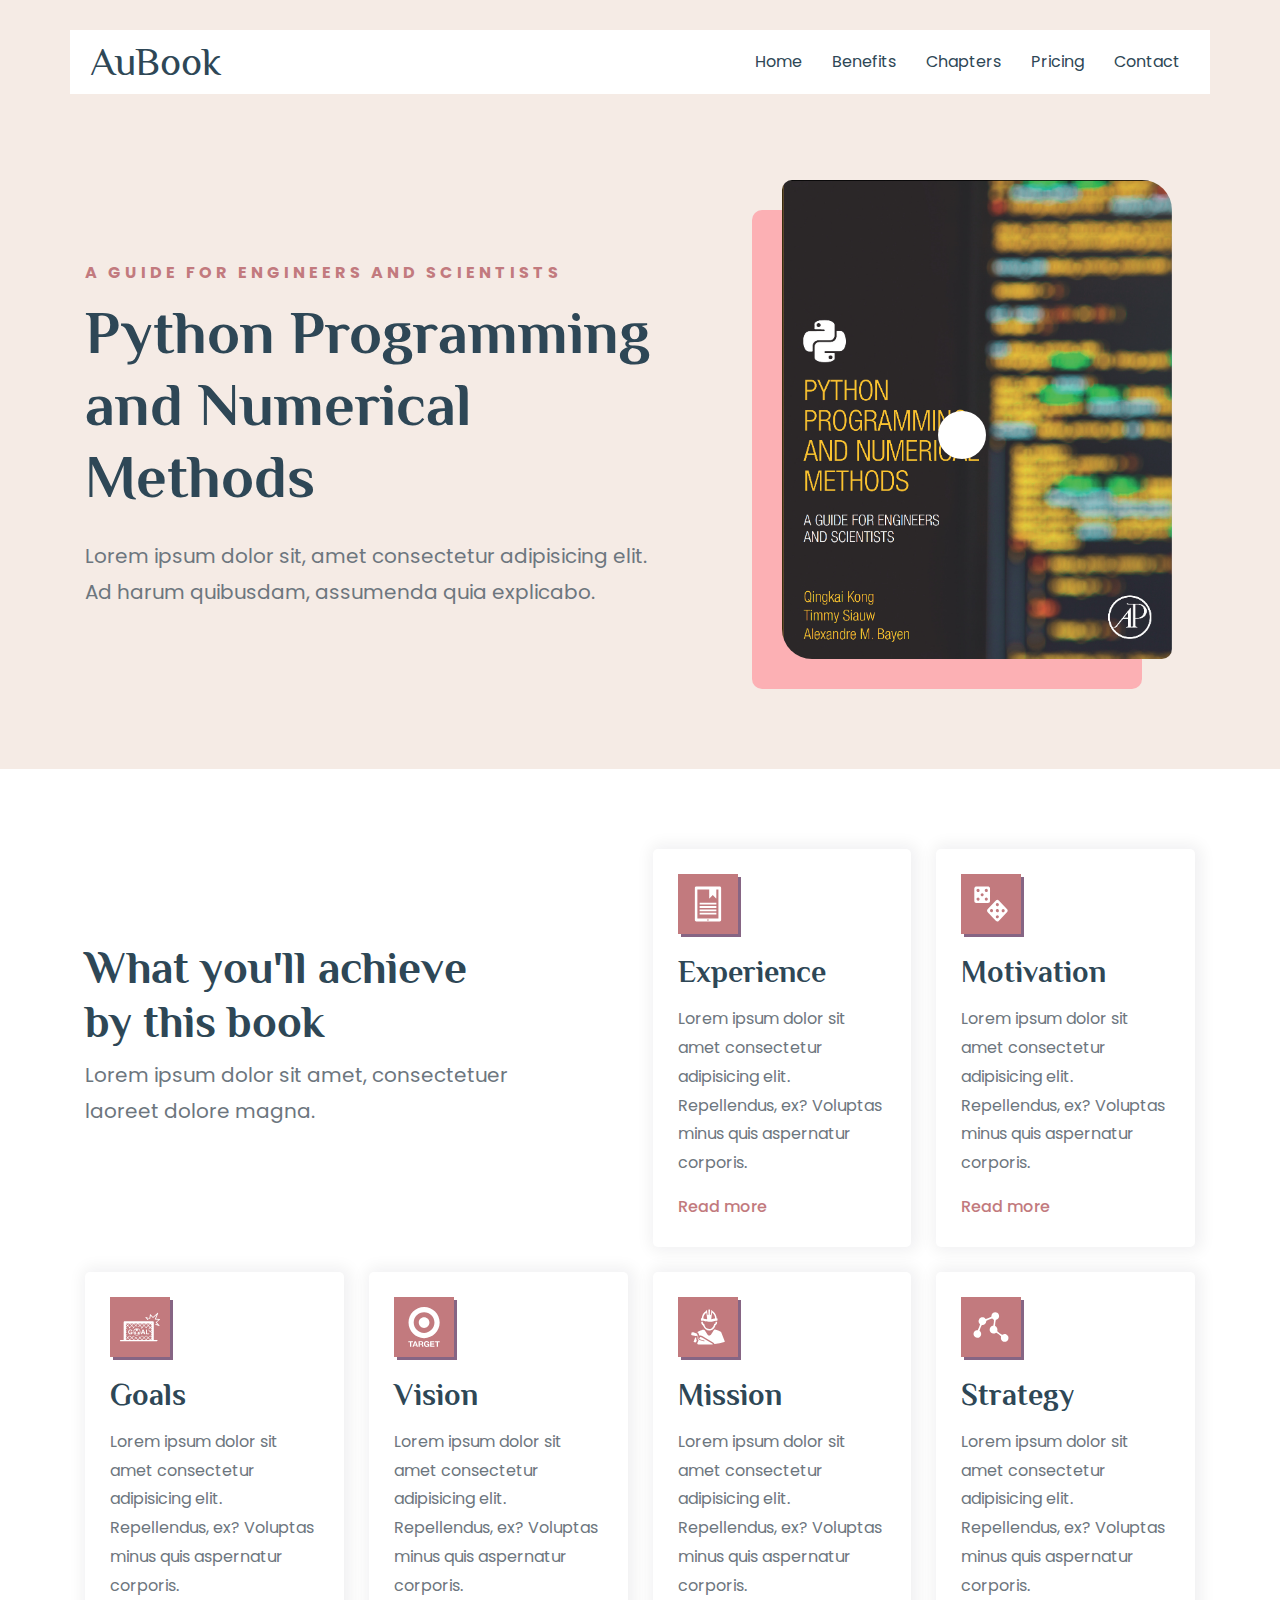
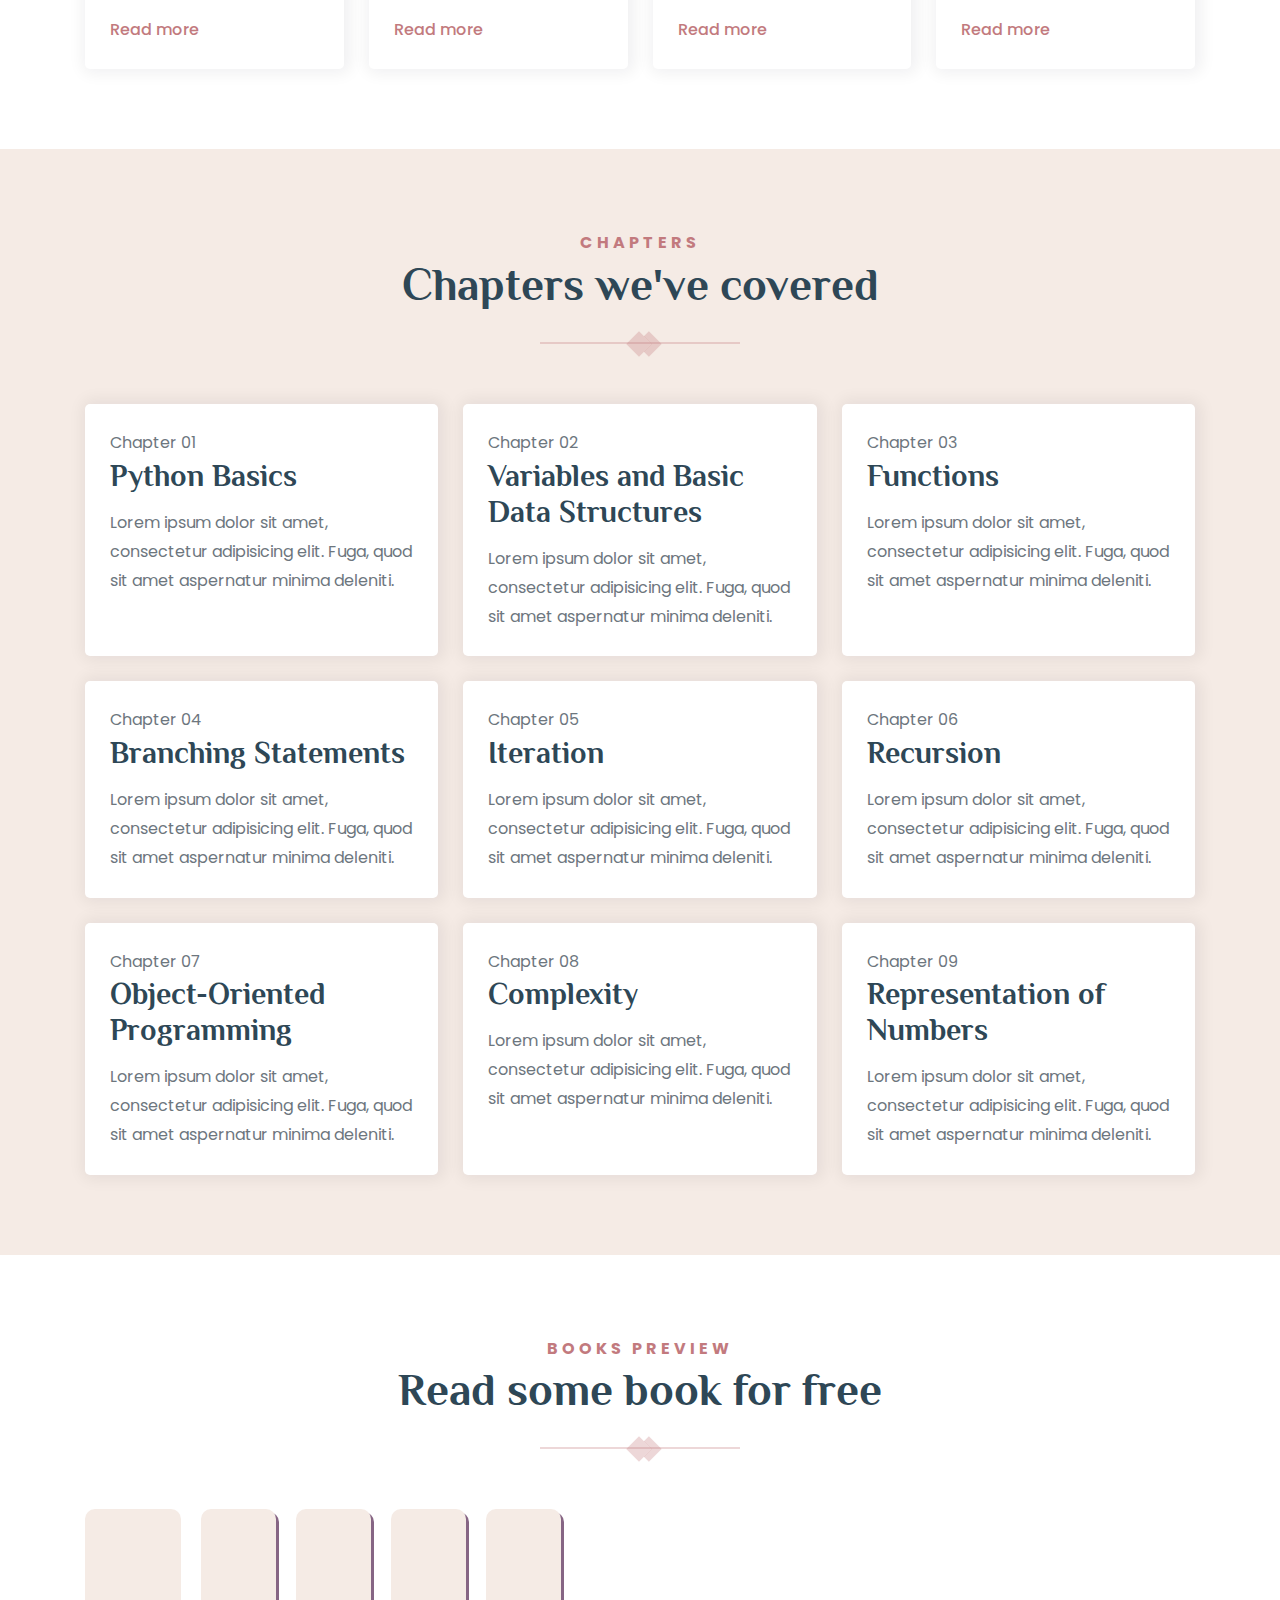
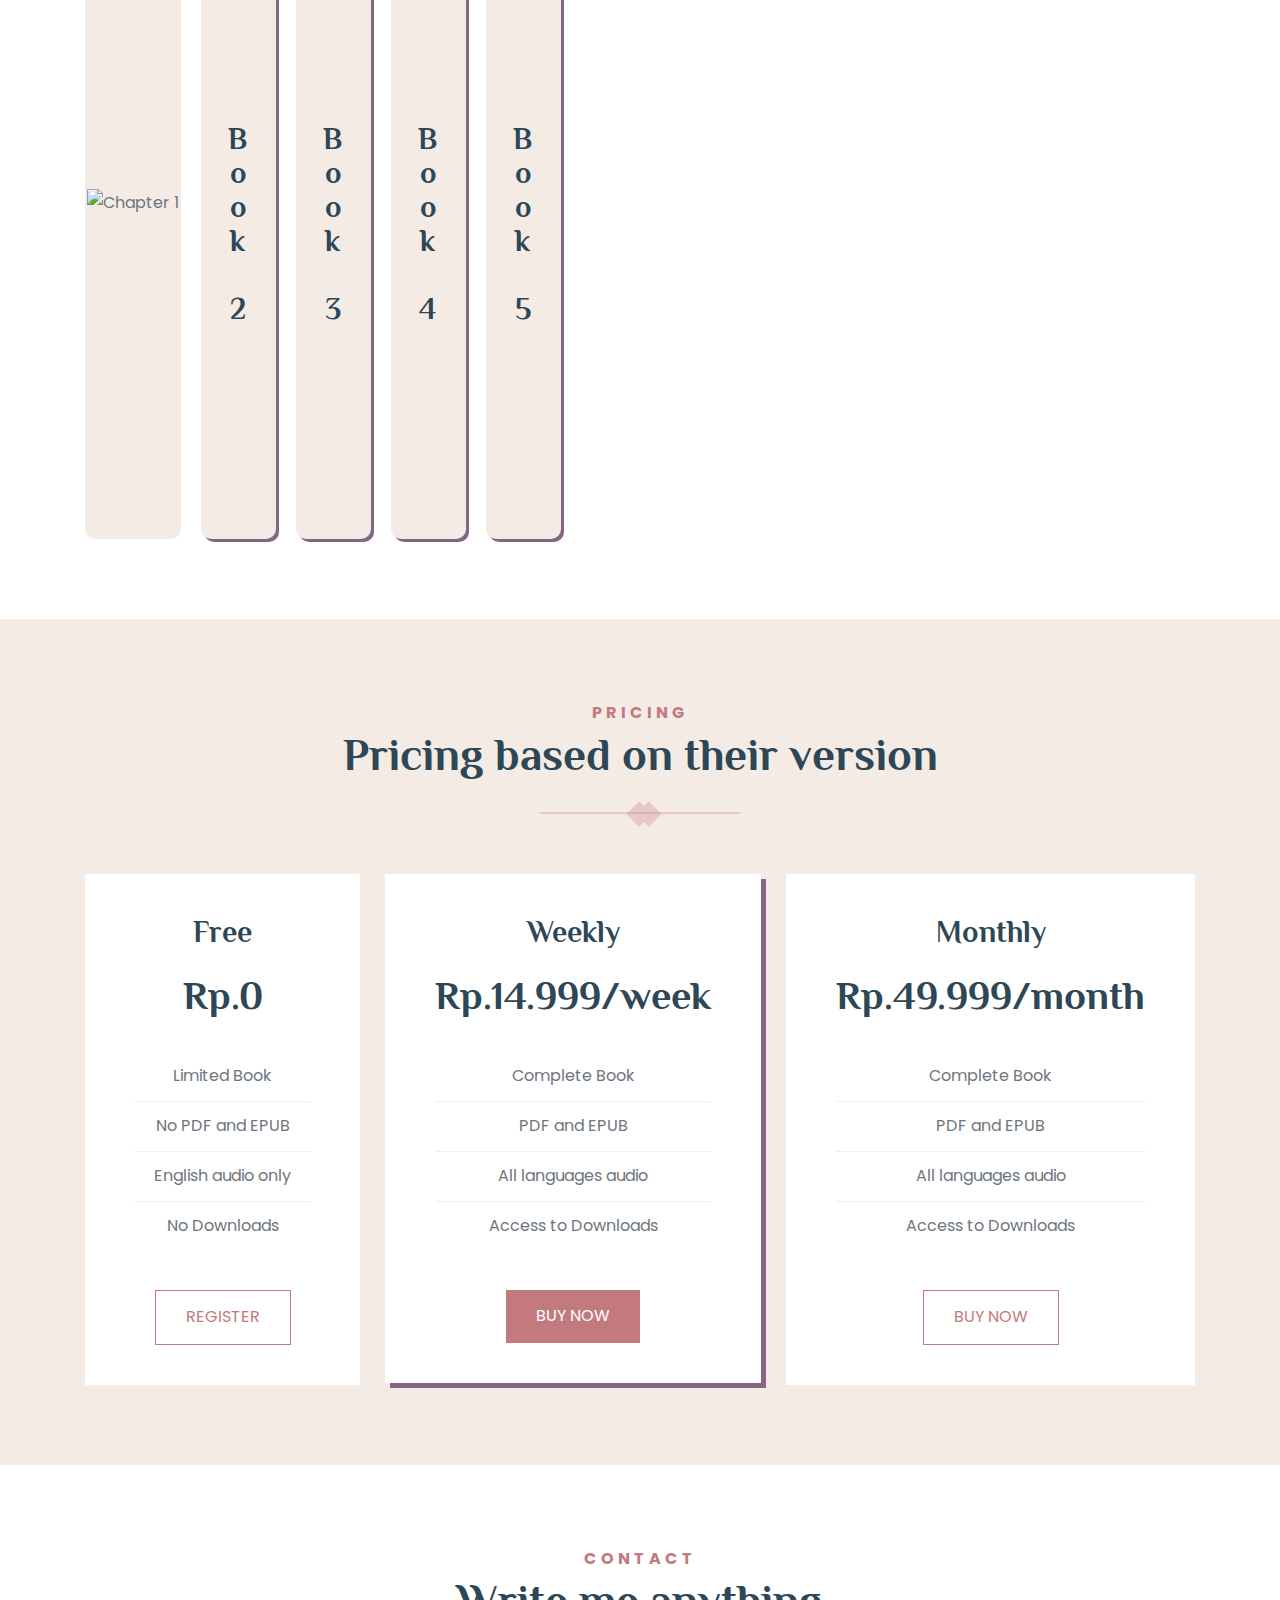
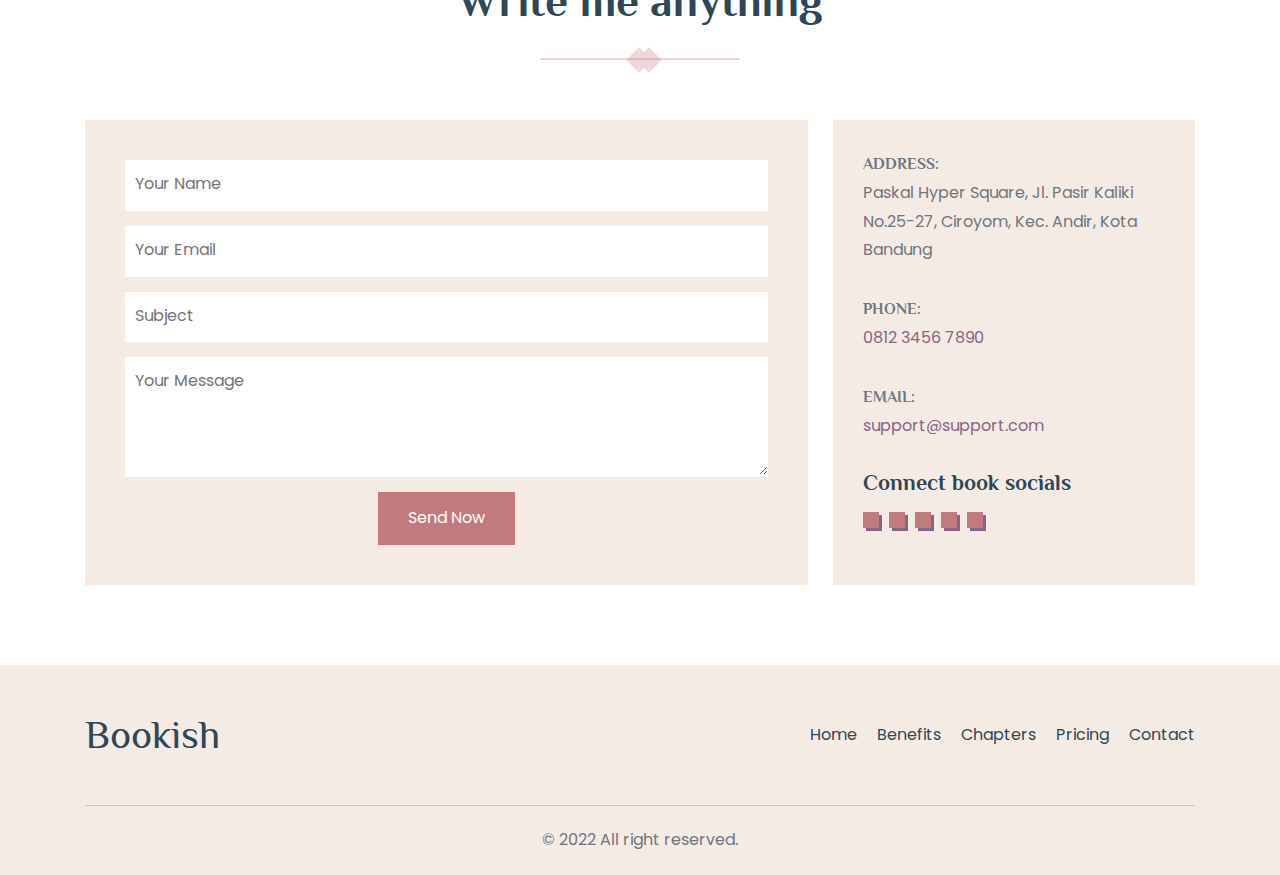
==== index.html @ 9ed4e11e "initial commit" ====
<!DOCTYPE html>
<html lang="en">

<head>
  <meta charset="UTF-8">
  <meta http-equiv="X-UA-Compatible" content="IE=edge">
  <meta name="viewport" content="width=device-width, initial-scale=1.0">
  <title>AuBook - Read More And Make Success</title>
  <meta name="title" content="AuBook - Read More And Make Success">
  <meta name="description"
    content="Read More And Make Success The Result Of Perfection. - Lorem ipsum dolor sit, amet consectetur adipisicing elit. Ad harum quibusdam, assumenda quia explicabo.">
  <link rel="shortcut icon" href="./favicon.svg" type="image/svg+xml">
  <link rel="stylesheet" href="./assets/css/style.css">
  <link rel="preconnect" href="https://fonts.googleapis.com">
  <link rel="preconnect" href="https://fonts.gstatic.com" crossorigin>
  <link
    href="https://fonts.googleapis.com/css2?family=Philosopher:wght@400;700&family=Poppins:wght@400;500;600&display=swap"
    rel="stylesheet">
  <link rel="preload" as="image" href="./assets/images/hero-banner.png">

</head>

<body>

  <!-- 
  HEADER
  -->

  <header class="header" data-header>
    <div class="container">

      <a href="#" class="logo">AuBook</a>

      <nav class="navbar" data-navbar>
        <ul class="navbar-list">

          <li class="navbar-item">
            <a href="#home" class="navbar-link" data-nav-link>Home</a>
          </li>

          <li class="navbar-item">
            <a href="#benefits" class="navbar-link" data-nav-link>Benefits</a>
          </li>

          <li class="navbar-item">
            <a href="#chapters" class="navbar-link" data-nav-link>Chapters</a>
          </li>

          <li class="navbar-item">
            <a href="#pricing" class="navbar-link" data-nav-link>Pricing</a>
          </li>

          <li class="navbar-item">
            <a href="#contact" class="navbar-link" data-nav-link>Contact</a>
          </li>

        </ul>
      </nav>

      <button class="nav-toggle-btn" aria-label="toggle menu" data-nav-toggler>
        <ion-icon name="menu-outline" aria-hidden="true" class="open"></ion-icon>

        <ion-icon name="close-outline" aria-hidden="true" class="close"></ion-icon>
      </button>

    </div>
  </header>  
  
  <main>
    <article>
      
      <!-- 
      HERO
      -->
      
      <section class="section hero" id="home" aria-label="home">
        <div class="container">
          
          <div class="hero-content">
            
            <p class="section-subtitle">A GUIDE FOR ENGINEERS AND SCIENTISTS</p>
            
            <h1 class="h1 hero-title">Python Programming and Numerical Methods</h1>
            
            <p class="section-text">
              Lorem ipsum dolor sit, amet consectetur adipisicing elit. Ad harum quibusdam, assumenda quia explicabo.
            </p>
            
          </div>
          
          
          <div class="hero-banner has-before">
            <img src="./assets/images/hero-banner.png" width="431" height="596"
            alt="things i never said, a novel by claudia wilson" class="w-100">
            
            <a href="halaman.html"> 
              <button class="play-btn" aria-label="play video">
                <ion-icon name="play-outline" aria-hidden="true"></ion-icon>
              </button>
            </a>
              
          </div>
          
        </div>
      </section>
      
      <!-- 
      BENEFITS
      -->
      
      <section class="section benefits" id="benefits" aria-label="benefits">
        <div class="container">
          
          <div class="grid-list">

            <li class="benefits-content">
              <h2 class="h2 section-title">What you'll achieve by this book</h2>

              <p class="section-text">Lorem ipsum dolor sit amet, consectetuer laoreet dolore magna.</p>
            </li>

            <li>
              <div class="benefits-card has-before has-after">

                <div class="card-icon">
                  <img src="./assets/images/benefits-1.svg" width="40" height="40" loading="lazy" alt="Experience">
                </div>

                <h3 class="h3 card-title">Experience</h3>

                <p class="card-text">
                  Lorem ipsum dolor sit amet consectetur adipisicing elit. Repellendus, ex? Voluptas minus quis
                  aspernatur corporis.
                </p>

                <a href="#" class="btn-link">
                  <span class="span">Read more</span>

                  <ion-icon name="chevron-forward-outline" aria-hidden="true"></ion-icon>
                </a>

              </div>
            </li>

            <li>
              <div class="benefits-card has-before has-after">

                <div class="card-icon">
                  <img src="./assets/images/benefits-2.svg" width="40" height="40" loading="lazy" alt="Motivation">
                </div>

                <h3 class="h3 card-title">Motivation</h3>

                <p class="card-text">
                  Lorem ipsum dolor sit amet consectetur adipisicing elit. Repellendus, ex? Voluptas minus quis
                  aspernatur corporis.
                </p>

                <a href="#" class="btn-link">
                  <span class="span">Read more</span>

                  <ion-icon name="chevron-forward-outline" aria-hidden="true"></ion-icon>
                </a>

              </div>
            </li>

            <li>
              <div class="benefits-card has-before has-after">

                <div class="card-icon">
                  <img src="./assets/images/benefits-3.svg" width="40" height="40" loading="lazy" alt="Goals">
                </div>

                <h3 class="h3 card-title">Goals</h3>

                <p class="card-text">
                  Lorem ipsum dolor sit amet consectetur adipisicing elit. Repellendus, ex? Voluptas minus quis
                  aspernatur corporis.
                </p>

                <a href="#" class="btn-link">
                  <span class="span">Read more</span>

                  <ion-icon name="chevron-forward-outline" aria-hidden="true"></ion-icon>
                </a>

              </div>
            </li>

            <li>
              <div class="benefits-card has-before has-after">

                <div class="card-icon">
                  <img src="./assets/images/benefits-4.svg" width="40" height="40" loading="lazy" alt="Vision">
                </div>

                <h3 class="h3 card-title">Vision</h3>

                <p class="card-text">
                  Lorem ipsum dolor sit amet consectetur adipisicing elit. Repellendus, ex? Voluptas minus quis
                  aspernatur corporis.
                </p>

                <a href="#" class="btn-link">
                  <span class="span">Read more</span>

                  <ion-icon name="chevron-forward-outline" aria-hidden="true"></ion-icon>
                </a>

              </div>
            </li>

            <li>
              <div class="benefits-card has-before has-after">

                <div class="card-icon">
                  <img src="./assets/images/benefits-5.svg" width="40" height="40" loading="lazy" alt="Mission">
                </div>

                <h3 class="h3 card-title">Mission</h3>

                <p class="card-text">
                  Lorem ipsum dolor sit amet consectetur adipisicing elit. Repellendus, ex? Voluptas minus quis
                  aspernatur corporis.
                </p>

                <a href="#" class="btn-link">
                  <span class="span">Read more</span>

                  <ion-icon name="chevron-forward-outline" aria-hidden="true"></ion-icon>
                </a>

              </div>
            </li>

            <li>
              <div class="benefits-card has-before has-after">

                <div class="card-icon">
                  <img src="./assets/images/benefits-6.svg" width="40" height="40" loading="lazy" alt="Strategy">
                </div>

                <h3 class="h3 card-title">Strategy</h3>

                <p class="card-text">
                  Lorem ipsum dolor sit amet consectetur adipisicing elit. Repellendus, ex? Voluptas minus quis
                  aspernatur corporis.
                </p>

                <a href="#" class="btn-link">
                  <span class="span">Read more</span>

                  <ion-icon name="chevron-forward-outline" aria-hidden="true"></ion-icon>
                </a>

              </div>
            </li>

          </div>

        </div>
      </section>

      <!-- 
      CHAPTERS
      -->

      <section class="section chapters" id="chapters">
        <div class="container">

          <p class="section-subtitle">Chapters</p>

          <h2 class="h2 section-title has-underline">
            Chapters we've covered
            <span class="span has-before"></span>
          </h2>

          <ul class="grid-list">

            <li>
              <div class="chapter-card">

                <p class="card-subtitle">Chapter 01</p>

                <h3 class="h3 card-title">Python Basics</h3>

                <p class="card-text">
                  Lorem ipsum dolor sit amet, consectetur adipisicing elit. Fuga, quod sit amet aspernatur minima
                  deleniti.
                </p>

              </div>
            </li>

            <li>
              <div class="chapter-card">

                <p class="card-subtitle">Chapter 02</p>

                <h3 class="h3 card-title">Variables and Basic Data Structures</h3>

                <p class="card-text">
                  Lorem ipsum dolor sit amet, consectetur adipisicing elit. Fuga, quod sit amet aspernatur minima
                  deleniti.
                </p>

              </div>
            </li>

            <li>
              <div class="chapter-card">

                <p class="card-subtitle">Chapter 03</p>

                <h3 class="h3 card-title">Functions</h3>

                <p class="card-text">
                  Lorem ipsum dolor sit amet, consectetur adipisicing elit. Fuga, quod sit amet aspernatur minima
                  deleniti.
                </p>

              </div>
            </li>

            <li>
              <div class="chapter-card">

                <p class="card-subtitle">Chapter 04</p>

                <h3 class="h3 card-title">Branching Statements</h3>

                <p class="card-text">
                  Lorem ipsum dolor sit amet, consectetur adipisicing elit. Fuga, quod sit amet aspernatur minima
                  deleniti.
                </p>

              </div>
            </li>

            <li>
              <div class="chapter-card">

                <p class="card-subtitle">Chapter 05</p>

                <h3 class="h3 card-title">Iteration</h3>

                <p class="card-text">
                  Lorem ipsum dolor sit amet, consectetur adipisicing elit. Fuga, quod sit amet aspernatur minima
                  deleniti.
                </p>

              </div>
            </li>

            <li>
              <div class="chapter-card">

                <p class="card-subtitle">Chapter 06</p>

                <h3 class="h3 card-title">Recursion</h3>

                <p class="card-text">
                  Lorem ipsum dolor sit amet, consectetur adipisicing elit. Fuga, quod sit amet aspernatur minima
                  deleniti.
                </p>

              </div>
            </li>

            <li>
              <div class="chapter-card">

                <p class="card-subtitle">Chapter 07</p>

                <h3 class="h3 card-title">Object-Oriented Programming</h3>

                <p class="card-text">
                  Lorem ipsum dolor sit amet, consectetur adipisicing elit. Fuga, quod sit amet aspernatur minima
                  deleniti.
                </p>

              </div>
            </li>

            <li>
              <div class="chapter-card">

                <p class="card-subtitle">Chapter 08</p>

                <h3 class="h3 card-title">Complexity</h3>

                <p class="card-text">
                  Lorem ipsum dolor sit amet, consectetur adipisicing elit. Fuga, quod sit amet aspernatur minima
                  deleniti.
                </p>

              </div>
            </li>

            <li>
              <div class="chapter-card">

                <p class="card-subtitle">Chapter 09</p>

                <h3 class="h3 card-title">Representation of Numbers</h3>

                <p class="card-text">
                  Lorem ipsum dolor sit amet, consectetur adipisicing elit. Fuga, quod sit amet aspernatur minima
                  deleniti.
                </p>

              </div>
            </li>

          </ul>

        </div>
      </section>

      <!-- 
      PREVIEW
      -->

      <section class="section preview" aria-label="preview">
        <div class="container">

          <p class="section-subtitle">Books Preview</p>

          <h2 class="h2 section-title has-underline">
            Read some book for free
            <span class="span has-before"></span>
          </h2>

          <ul class="tab-list">

            <li>
              <div class="tab-card active" data-tab-card>
                <h3 class="h3 tab-text">Book 1</h3>

                <img src="./assets/images/preview-1.png" width="820" height="630" loading="lazy" alt="Chapter 1"
                  class="w-100">
              </div>
            </li>

            <li>
              <div class="tab-card" data-tab-card>
                <h3 class="h3 tab-text">Book 2</h3>

                <img src="./assets/images/preview-2.png" width="820" height="630" loading="lazy" alt="Chapter 2"
                  class="w-100">
              </div>
            </li>

            <li>
              <div class="tab-card" data-tab-card>
                <h3 class="h3 tab-text">Book 3</h3>

                <img src="./assets/images/preview-3.png" width="820" height="630" loading="lazy" alt="Chapter 3"
                  class="w-100">
              </div>
            </li>

            <li>
              <div class="tab-card" data-tab-card>
                <h3 class="h3 tab-text">Book 4</h3>

                <img src="./assets/images/preview-4.png" width="820" height="630" loading="lazy" alt="Chapter 4"
                  class="w-100">
              </div>
            </li>

            <li>
              <div class="tab-card" data-tab-card>
                <h3 class="h3 tab-text">Book 5</h3>

                <img src="./assets/images/preview-5.png" width="820" height="630" loading="lazy" alt="Chapter 5"
                  class="w-100">
              </div>
            </li>

          </ul>

        </div>
      </section>

      <!-- 
      PRICING
      -->

      <section class="section pricing" id="pricing" aria-label="pricing">
        <div class="container">

          <p class="section-subtitle">Pricing</p>

          <h2 class="h2 section-title has-underline">
            Pricing based on their version
            <span class="span has-before"></span>
          </h2>

          <ul class="grid-list">

            <li>
              <div class="pricing-card">

                <h3 class="h3 card-title">Free</h3>

                <data class="price" value="5">Rp.0</data>

                <ul class="pricing-card-list">

                  <li class="card-item">
                    <p class="card-text">Limited Book</p>
                  </li>

                  <li class="card-item">
                    <p class="card-text">No PDF and EPUB</p>
                  </li>

                  <li class="card-item">
                    <p class="card-text">English audio only</p>
                  </li>

                  <li class="card-item">
                    <p class="card-text">No Downloads</p>
                  </li>

                </ul>

                <button class="btn btn-secondary">REGISTER</button>

              </div>
            </li>

            <li>
              <div class="pricing-card bundle">

                <h3 class="h3 card-title">Weekly</h3>

                <data class="price" value="15">Rp.14.999/week</data>

                <ul class="pricing-card-list">

                  <li class="card-item">
                    <p class="card-text">Complete Book</p>
                  </li>

                  <li class="card-item">
                    <p class="card-text">PDF and EPUB</p>
                  </li>

                  <li class="card-item">
                    <p class="card-text">All languages audio</p>
                  </li>

                  <li class="card-item">
                    <p class="card-text">Access to Downloads</p>
                  </li>

                </ul>

                <button class="btn btn-primary">BUY NOW</button>

              </div>
            </li>

            <li>
              <div class="pricing-card">

                <h3 class="h3 card-title">Monthly</h3>

                <data class="price" value="10">Rp.49.999/month</data>

                <ul class="pricing-card-list">

                  <li class="card-item">
                    <p class="card-text">Complete Book</p>
                  </li>

                  <li class="card-item">
                    <p class="card-text">PDF and EPUB</p>
                  </li>

                  <li class="card-item">
                    <p class="card-text">All languages audio</p>
                  </li>

                  <li class="card-item">
                    <p class="card-text">Access to Downloads</p>
                  </li>

                </ul>

                <button class="btn btn-secondary">BUY NOW</button>

              </div>
            </li>

          </ul>

        </div>
      </section>






      <!-- 
        - #CONTACT
      -->

      <section class="section contact" id="contact" aria-label="contact">
        <div class="container">

          <p class="section-subtitle">Contact</p>

          <h2 class="h2 section-title has-underline">
            Write me anything
            <span class="span has-before"></span>
          </h2>

          <div class="wrapper">

            <form action="" class="contact-form">

              <input type="text" name="name" placeholder="Your Name" required class="input-field">

              <input type="email" name="email_address" placeholder="Your Email" required class="input-field">

              <input type="text" name="subject" placeholder="Subject" required class="input-field">

              <textarea name="message" placeholder="Your Message" class="input-field"></textarea>

              <button type="submit" class="btn btn-primary">Send Now</button>

            </form>

            <ul class="contact-card">

              <li>
                <p class="card-title">Address:</p>

                <address class="address">
                  Paskal Hyper Square, Jl. Pasir Kaliki No.25-27, Ciroyom, Kec. Andir, Kota Bandung
                </address>
              </li>

              <li>
                <p class="card-title">Phone:</p>

                <a href="tel:1234567890" class="card-link">0812 3456 7890</a>
              </li>

              <li>
                <p class="card-title">Email:</p>

                <a href="mailto:support@support.com" class="card-link">support@support.com</a>
              </li>

              <li>
                <p class="social-list-title h3">Connect book socials</p>

                <ul class="social-list">

                  <li>
                    <a href="#" class="social-link">
                      <ion-icon name="logo-facebook"></ion-icon>
                    </a>
                  </li>

                  <li>
                    <a href="#" class="social-link">
                      <ion-icon name="logo-twitter"></ion-icon>
                    </a>
                  </li>

                  <li>
                    <a href="#" class="social-link">
                      <ion-icon name="logo-linkedin"></ion-icon>
                    </a>
                  </li>

                  <li>
                    <a href="#" class="social-link">
                      <ion-icon name="logo-youtube"></ion-icon>
                    </a>
                  </li>

                  <li>
                    <a href="#" class="social-link">
                      <ion-icon name="logo-whatsapp"></ion-icon>
                    </a>
                  </li>

                </ul>
              </li>

            </ul>

          </div>

        </div>
      </section>

    </article>
  </main>





  <!-- 
    - #FOOTER
  -->

  <footer class="footer">
    <div class="container">

      <div class="footer-top">

        <a href="#" class="logo">Bookish</a>

        <ul class="footer-list">

          <li>
            <a href="#" class="footer-link">Home</a>
          </li>

          <li>
            <a href="#" class="footer-link">Benefits</a>
          </li>

          <li>
            <a href="#" class="footer-link">Chapters</a>
          </li>

          <li>
            <a href="#" class="footer-link">Pricing</a>
          </li>

          <li>
            <a href="#" class="footer-link">Contact</a>
          </li>

        </ul>

      </div>

      <div class="footer-bottom">
        <p class="copyright">
          &copy; 2022 All right reserved.
        </p>
      </div>

    </div>
  </footer>





  <!-- 
    - custom js link
  -->
  <script src="./assets/js/script.js" defer></script>

  <!-- 
    - ionicon link
  -->
  <script type="module" src="https://unpkg.com/ionicons@5.5.2/dist/ionicons/ionicons.esm.js"></script>
  <script nomodule src="https://unpkg.com/ionicons@5.5.2/dist/ionicons/ionicons.js"></script>

</body>

</html>
---- assets/css/style.css ----
:root {

    /**
     * colors
     */
  
    --chinese-violet_30: hsla(304, 14%, 46%, 0.3);
    --chinese-violet: hsl(304, 14%, 46%);
    --sonic-silver: hsl(208, 7%, 46%);
    --old-rose_30: hsla(357, 37%, 62%, 0.3);
    --ghost-white: hsl(233, 33%, 95%);
    --light-pink: hsl(357, 93%, 84%);
    --light-gray: hsl(0, 0%, 80%);
    --old-rose: hsl(357, 37%, 62%);
    --seashell: hsl(20, 43%, 93%);
    --charcoal: hsl(203, 30%, 26%);
    --white: hsl(0, 0%, 100%);
  
    /**
     * typography
     */
  
    --ff-philosopher: 'Philosopher', sans-serif;
    --ff-poppins: 'Poppins', sans-serif;
  
    --fs-1: 4rem;
    --fs-2: 3.2rem;
    --fs-3: 2.7rem;
    --fs-4: 2.4rem;
    --fs-5: 2.2rem;
    --fs-6: 2rem;
    --fs-7: 1.8rem;
  
    --fw-500: 500;
    --fw-700: 700;
  
    /**
     * spacing
     */
  
    --section-padding: 80px;
  
    /**
     * shadow
     */
  
    --shadow-1: 4px 6px 10px hsla(231, 94%, 7%, 0.06);
    --shadow-2: 2px 0 15px 5px hsla(231, 94%, 7%, 0.06);
    --shadow-3: 3px 3px var(--chinese-violet);
    --shadow-4: 5px 5px var(--chinese-violet);
  
    /**
     * radius
     */
  
    --radius-5: 5px;
    --radius-10: 10px;
  
    /**
     * clip path
     */
  
    --polygon: polygon(100% 29%,100% 100%,19% 99%,0 56%);
  
    /**
     * transition
     */
  
    --transition-1: 0.25s ease;
    --transition-2: 0.5s ease;
    --cubic-out: cubic-bezier(0.33, 0.85, 0.4, 0.96);
  
  }
  
  
  
  
  
  /*-----------------------------------*\
    #RESET
  \*-----------------------------------*/
  
  *,
  *::before,
  *::after {
    margin: 0;
    padding: 0;
    box-sizing: border-box;
  }
  
  li { list-style: none; }
  
  a,
  img,
  span,
  data,
  input,
  button,
  textarea,
  ion-icon { display: block; }
  
  a {
    color: inherit;
    text-decoration: none;
  }
  
  img { height: auto; }
  
  input,
  button,
  textarea {
    background: none;
    border: none;
    font: inherit;
  }
  
  input,
  textarea { width: 100%; }
  
  button { cursor: pointer; }
  
  address { font-style: normal; }
  
  ion-icon { pointer-events: none; }
  
  html {
    font-family: var(--ff-poppins);
    font-size: 10px;
    scroll-behavior: smooth;
  }
  
  body {
    background-color: var(--white);
    color: var(--sonic-silver);
    font-size: 1.6rem;
    line-height: 1.8;
  }
  
  :focus-visible { outline-offset: 4px; }
  
  ::selection {
    background-color: var(--old-rose);
    color: var(--white);
  }
  
  ::-webkit-scrollbar { width: 10px; }
  
  ::-webkit-scrollbar-track { background-color: hsl(0, 0%, 98%); }
  
  ::-webkit-scrollbar-thumb { background-color: hsl(0, 0%, 80%); }
  
  ::-webkit-scrollbar-thumb:hover { background-color: hsl(0, 0%, 70%); }
  
  
  
  /*-----------------------------------*\
    #REUSED STYLE
  \*-----------------------------------*/
  
  .container { padding-inline: 15px; }
  
  .section { padding-block: var(--section-padding); }
  
  .section:nth-child(odd) { background-color: var(--seashell); }
  
  .section-subtitle {
    color: var(--old-rose);
    text-transform: uppercase;
    font-weight: var(--fw-700);
    letter-spacing: 4px;
    text-align: center;
  }
  
  .h1,
  .h2,
  .h3,
  .tab-text {
    color: var(--charcoal);
    font-family: var(--ff-philosopher);
    line-height: 1.2;
  }
  
  .h1 { font-size: var(--fs-2); }
  
  .h2 { font-size: var(--fs-3); }
  
  .h3 { font-size: var(--fs-5); }
  
  .section-text { font-size: var(--fs-7); }
  
  .w-100 { width: 100%; }
  
  .has-before,
  .has-after {
    position: relative;
    z-index: 1;
  }
  
  .has-before::before,
  .has-after::after {
    content: "";
    position: absolute;
  }
  
  .section-title { text-align: center; }
  
  .grid-list {
    display: grid;
    gap: 25px;
  }
  
  .btn-link {
    color: var(--old-rose);
    font-weight: var(--fw-500);
    display: flex;
    align-items: center;
    gap: 5px;
    transition: var(--transition-1);
  }
  
  .btn-link:is(:hover, :focus) { color: var(--chinese-violet); }
  
  .has-underline {
    position: relative;
    margin-block-end: 60px;
  }
  
  .has-underline .span {
    height: 2px;
    background-color: var(--old-rose_30);
    width: 200px;
    margin-inline: auto;
    margin-block-start: 30px;
  }
  
  .has-underline .has-before::before {
    width: 18px;
    height: 18px;
    top: 2px;
    left: 45%;
    transform: translateY(-50%) rotate(45deg);
    background-color: var(--old-rose_30);
    box-shadow: 7px -7px var(--old-rose_30);
  }
  
  .btn {
    padding: 12px 30px;
    transition: var(--transition-1);
  }
  
  .btn-primary {
    background-color: var(--old-rose);
    color: var(--white);
  }
  
  .btn-primary:is(:hover, :focus) { background-color: var(--chinese-violet); }
  
  .btn-secondary {
    border: 1px solid var(--old-rose);
    color: var(--old-rose);
  }
  
  .btn-secondary:is(:hover, :focus) {
    background-color: var(--old-rose);
    color: var(--white);
  }
  
  .img-holder {
    aspect-ratio: var(--width) / var(--height);
    background-color: var(--light-gray);
  }
  
  .img-cover {
    width: 100%;
    height: 100%;
    object-fit: cover;
  }
  
  
  
  /*-----------------------------------*\
    #HEADER
  \*-----------------------------------*/
  
  .header {
    background-color: var(--white);
    position: absolute;
    top: 10px;
    right: 10px;
    left: 10px;
    padding-block: 12px;
    z-index: 4;
    transition: var(--transition-2);
  }
  
  .header.active {
    position: fixed;
    top: 0;
    right: 0;
    left: 0;
    filter: drop-shadow(var(--shadow-1));
    transform: translateY(-100%);
    transition: none;
    animation: slideIn 0.5s ease forwards;
  }
  
  @keyframes slideIn {
    0% { transform: translateY(-100%); }
    100% { transform: translateY(0); }
  }
  
  .header .container {
    display: flex;
    justify-content: space-between;
    align-items: center;
  }
  
  .logo {
    font-family: var(--ff-philosopher);
    font-size: 4rem;
    color: var(--charcoal);
    line-height: 1;
  }
  
  .nav-toggle-btn {
    font-size: 40px;
    color: var(--charcoal);
  }
  
  .nav-toggle-btn ion-icon { --ionicon-stroke-width: 20px; }
  
  .nav-toggle-btn.active .open,
  .nav-toggle-btn .close { display: none; }
  
  .nav-toggle-btn .open,
  .nav-toggle-btn.active .close { display: block; }
  
  .navbar {
    position: absolute;
    top: 100%;
    left: 0;
    width: 100%;
    background-color: var(--white);
    padding-inline: 15px;
    max-height: 0;
    overflow: hidden;
    visibility: hidden;
    transition: 0.25s var(--cubic-out);
  }
  
  .navbar.active {
    max-height: 300px;
    visibility: visible;
    transition-duration: 0.5s;
  }
  
  .navbar-list { margin-block-end: 10px; }
  
  .navbar-link {
    color: var(--charcoal);
    padding-block: 8px;
    line-height: 1.5;
    transition: var(--transition-1);
  }
  
  .navbar-link:is(:hover, :focus) { color: var(--old-rose); }
  
  
  
  
  
  /*-----------------------------------*\
    #HERO
  \*-----------------------------------*/
  
  .hero {
    padding-block-start: calc(var(--section-padding) + 60px);
    text-align: center;
  }
  
  .hero .container {
    display: grid;
    gap: 60px;
  }
  
  .hero .hero-title { margin-block: 10px 25px; }
  
  .hero-banner {
    padding-inline-start: 30px;
    padding-block-end: 30px;
    max-width: 420px;
    margin-inline: auto;
  }
  
  .hero-banner .w-100 { border-radius: 10px 30px; }
  
  .hero-banner::before {
    top: 30px;
    right: 30px;
    bottom: 0;
    left: 0;
    background-color: var(--light-pink);
    border-radius: var(--radius-10);
    z-index: -1;
  }
  
  .play-btn {
    position: absolute;
    top: 50%;
    left: 50%;
    transform: translate(-50%, -50%);
    background-color: var(--white);
    color: var(--chinese-violet);
    font-size: 22px;
    padding: 24px;
    border-radius: 50%;
    transition: var(--transition-1);
    animation: pulse 3s ease infinite;
  }
  
  .play-btn:is(:hover, :focus) { color: var(--old-rose); }
  
  @keyframes pulse {
    0%,
    50% { box-shadow: 0 0 0 0 hsla(0, 0%, 100%, 0.5); }
  
    100% { box-shadow: 0 0 0 10px transparent; }
  }
  
.textToSpeech {
  position: absolute;
  left: 90%;
  top: 80%;
}
  
  
  
  
  /*-----------------------------------*\
    #BENEFITS
  \*-----------------------------------*/
  
  .benefits .section-text {
    text-align: center;
    margin-block: 8px 25px;
  }
  
  .benefits-card {
    padding: 25px;
    box-shadow: var(--shadow-2);
    border-radius: var(--radius-5);
    overflow: hidden;
    transition: var(--transition-2);
  }
  
  .benefits-card::before,
  .benefits-card::after {
    bottom: 0;
    right: 0;
    clip-path: var(--polygon);
    transition: var(--transition-2);
  }
  
  .benefits-card::before {
    width: 80px;
    height: 80px;
    background-color: var(--old-rose_30);
    transform: translateY(60px);
  }
  
  .benefits-card::after {
    width: 70px;
    height: 70px;
    background-color: var(--chinese-violet_30);
    transform: translateY(65px);
  }
  
  .benefits-card:is(:hover, :focus-within) { transform: translateY(-10px); }
  
  .benefits-card:is(:hover, :focus-within)::before,
  .benefits-card:is(:hover, :focus-within)::after { transform: translateY(0); }
  
  .benefits-card:is(:hover, :focus-within)::after { transition-delay: 0.1s; }
  
  .benefits-card .card-icon {
    background-color: var(--old-rose);
    max-width: max-content;
    padding: 10px;
    box-shadow: var(--shadow-3);
    transition: var(--transition-1);
  }
  
  .benefits-card:is(:hover, :focus) .card-icon { box-shadow: none; }
  
  .benefits-card .card-title { margin-block: 20px 15px; }
  
  .benefits-card .btn-link { margin-block-start: 15px; }
  
  
  
  
  
  /*-----------------------------------*\
    #CHAPTERS
  \*-----------------------------------*/
  
  .chapter-card {
    height: 100%;
    background-color: var(--white);
    padding: 25px;
    border-radius: var(--radius-5);
    box-shadow: var(--shadow-2);
    transition: var(--transition-2);
  }
  
  .chapter-card:is(:hover, :focus-within) { transform: translateY(-10px); }
  
  .chapter-card .card-title { margin-block-end: 15px; }
  
  
  
  
  
  /*-----------------------------------*\
    #PREVIEW
  \*-----------------------------------*/
  
  .tab-list {
    display: flex;
    flex-direction: column;
    gap: 10px;
  }
  
  .tab-card {
    position: relative;
    height: 60px;
    background-color: var(--seashell);
    border-radius: var(--radius-10);
    box-shadow: var(--shadow-3);
    display: grid;
    place-content: center;
    overflow: hidden;
    cursor: pointer;
    transition: var(--transition-1);
  }
  
  .tab-card .w-100 {
    pointer-events: none;
    opacity: 0;
    transition: var(--transition-2);
  }
  
  .tab-card.active .w-100 { opacity: 1; }
  
  .tab-card.active {
    height: 40vh;
    box-shadow: none;
  }
  
  .tab-text {
    font-size: var(--fs-4);
    position: absolute;
    top: 50%;
    left: 50%;
    transform: translate(-50%, -50%);
  }
  
  .tab-card.active .tab-text { display: none; }
  
  
  
  
  
  /*-----------------------------------*\
    #PRICING
  \*-----------------------------------*/
  
  .pricing-card {
    padding: 40px 50px;
    background-color: var(--white);
    text-align: center;
    transition: var(--transition-2);
  }
  
  .pricing-card:is(:hover, :focus-within),
  .pricing-card.bundle { box-shadow: var(--shadow-4); }
  
  .pricing-card:is(:hover, :focus-within) { transform: translateY(-10px); }
  
  .pricing-card .price {
    font-family: var(--ff-philosopher);
    font-size: var(--fs-1);
    color: var(--charcoal);
    font-weight: var(--fw-700);
    margin-block-start: 10px;
  }
  
  .pricing-card-list { margin-block: 20px 40px; }
  
  .pricing-card-list .card-item:not(:last-child) { border-block-end: 1px solid var(--ghost-white); }
  
  .pricing-card .card-text { padding-block: 10px; }
  
  .pricing-card .btn { margin-inline: auto; }
  
  
  
  
  
  /*-----------------------------------*\
    #AUTHOR
  \*-----------------------------------*/
  
  .author { background-color: var(--seashell); }
  
  .author .container {
    display: grid;
    gap: 40px;
  }
  
  .author :is(.section-subtitle, .section-title) { text-align: left; }
  
  .author-content {
    background-color: var(--white);
    padding: 30px;
  }
  
  .author-name {
    font-size: var(--fs-6);
    margin-block-end: 30px;
  }
  
  .author .section-text { font-size: unset; }  
  
  /*-----------------------------------*\
    #CONTACT
  \*-----------------------------------*/
  
  .contact .wrapper {
    display: grid;
    gap: 25px;
  }
  
  .contact-form {
    background-color: var(--seashell);
    padding: 20px;
  }
  
  .input-field {
    background-color: var(--white);
    padding: 10px;
    margin-block-end: 15px;
    outline: none;
    border-block-end: 2px solid transparent;
  }
  
  .input-field:focus { border-color: var(--old-rose); }
  
  textarea.input-field {
    resize: vertical;
    min-height: 120px;
    height: 120px;
    max-height: 200px;
  }
  
  .contact-form .btn { margin-inline: auto; }
  
  .contact-card {
    background-color: var(--seashell);
    padding: 30px;
  }
  
  .contact-card .card-title {
    font-family: var(--ff-philosopher);
    text-transform: uppercase;
    font-weight: var(--fw-700);
  }
  
  .contact-card > li:not(:last-child) { margin-block-end: 30px; }
  
  .contact-card .card-link {
    color: var(--chinese-violet);
    transition: var(--transition-1);
  }
  
  .contact-card .card-link:is(:hover, :focus) { color: var(--old-rose); }
  
  .social-list-title {
    font-size: var(--fs-6);
    font-weight: var(--fw-700);
    margin-block-end: 15px;
  }
  
  .social-list {
    display: flex;
    gap: 10px;
  }
  
  .social-link {
    background-color: var(--old-rose);
    color: var(--white);
    font-size: 20px;
    padding: 5px;
    box-shadow: var(--shadow-3);
    transition: var(--transition-1);
  }
  
  .social-link:is(:hover, :focus) {
    background-color: var(--chinese-violet);
    box-shadow: none;
  }
  
  
  
  
  
  /*-----------------------------------*\
    #FOOTER
  \*-----------------------------------*/
  
  .footer {
    background-color: var(--seashell);
    text-align: center;
  }
  
  .footer-top {
    padding-block: 50px;
    border-block-end: 1px solid var(--chinese-violet_30);
  }
  
  .footer .logo { margin-block-end: 15px; }
  
  .footer-list {
    display: flex;
    flex-wrap: wrap;
    justify-content: center;
    column-gap: 20px;
  }
  
  .footer-link {
    color: var(--charcoal);
    transition: var(--transition-1);
  }
  
  .footer-link:is(:hover, :focus) { color: var(--old-rose); }
  
  .footer-bottom { padding-block: 20px; }
  
  
  
  
  
  /*-----------------------------------*\
    #MEDIA QUERIES
  \*-----------------------------------*/
  
  /**
   * responsive for large than 575px screen
   */
  
  @media (min-width: 575px) {
  
    /**
     * CUSTOM PROPERTY
     */
  
    :root {
  
      /**
       * typography
       */
  
      --fs-2: 4.5rem;
      --fs-3: 3.5rem;
      --fs-5: 2.5rem;
  
    }
  
  
  
    /**
     * REUSED STYLE
     */
  
    .container,
    .header,
    .navbar {
      max-width: 540px;
      width: 100%;
      margin-inline: auto;
    }
  
    .section-text { --fs-7: 2rem; }
  
  
  
    /**
     * HEADER
     */
  
    .header { top: 30px; }
  
    .header.active { max-width: unset; }
  
    .navbar {
      left: 50%;
      transform: translateX(-50%);
    }
  
  
  
    /**
     * PREVIEW
     */
  
    .tab-card.active { height: 50vh; }
  
  
  
    /**
     * ACHIEVEMENT
     */
  
    .achievement-card { display: flex; }
  
    .achievement-card > * { width: 50%; }
  
    .achievement-card .card-content { padding-block: 30px; }
  
    .achievement-card .card-title { margin-block-end: 20px; }
  
  
  
    /**
     * CONTACT
     */
  
    .social-list-title { --fs-6: 2.2rem; }
  
    .social-link {
      font-size: 25px;
      padding: 8px;
    }
  
  }
  
  
  
  
  
  /**
   * responsive for large than 768px screen
   */
  
  @media (min-width: 768px) {
  
    /**
     * CUSTOM PROPERTY
     */
  
    :root {
  
      /**
       * typography
       */
  
      --fs-2: 4.8rem;
  
    }
  
  
  
    /**
     * REUSED STYLE
     */
  
    .container,
    .header,
    .navbar { max-width: 720px; }
  
    .grid-list { grid-template-columns: 1fr 1fr; }
  
  
  
    /**
     * HERO
     */
  
    .hero {
      padding-block-start: calc(var(--section-padding) + 100px);
      text-align: left;
    }
  
    .hero .container {
      grid-template-columns: 1fr 0.8fr;
      align-items: center;
    }
  
    .hero .section-subtitle { text-align: left; }
  
  
  
    /**
     * BENEFITS
     */
  
    .benefits :is(.section-title, .section-text) { text-align: left; }
  
    .benefits-content { grid-column: 1 / 3; }
  
  
  
    /**
     * CHAPTERS, PRICING
     */
  
    :is(.chapters, .pricing) .grid-list li:last-child {
      grid-column: 1 / 3;
      max-width: calc(50% - 12.5px);
      width: 100%;
      margin-inline: auto;
    }
  
  
  
    /**
     * PREVIEW
     */
  
    .tab-card.active { height: 70vh; }
  
  
  
    /**
     * AUTHOR
     */
  
    .author .h2 { --fs-3: 4.2rem; }
  
  
  
    /**
     * ACHIEVEMENT
     */
  
    .achievement-card { flex-direction: column; }
  
    .achievement-card > * { width: 100%; }
  
  
  
    /**
     * CONTACT
     */
  
    .contact .wrapper { grid-template-columns: 1fr 1fr; }
  
  }
  
  
  
  
  
  /**
   * responsive for large than 992px screen
   */
  
  @media (min-width: 992px) {
  
    /**
     * CUSTOM PROPERTY
     */
  
    :root {
  
      /**
       * typography
       */
  
      --fs-2: 5.4rem;
      --fs-3: 4rem;
  
    }
  
  
  
    /**
     * REUSED STYLE
     */
  
    .container,
    .header,
    .navbar { max-width: 960px; }
  
    .grid-list { grid-template-columns: repeat(3, 1fr); }
  
  
  
    /**
     * HEADER
     */
  
    .header .container { padding-inline: 20px 30px; }
  
    .nav-toggle-btn { display: none; }
  
    .navbar,
    .navbar.active { all: unset; }
  
    .navbar-list {
      margin-block-end: 0;
      display: flex;
      gap: 30px;
    }
  
  
  
    /**
     * BENEFITS
     */
  
    .benefits .grid-list {
      grid-template-columns: repeat(4, 1fr);
      align-items: center;
    }
  
    .benefits-content { max-width: 80%; }
  
  
  
    /**
     * CHAPTER, PRICING
     */
  
    :is(.chapters, .pricing) .grid-list li:last-child { all: unset; }
  
  
  
    /**
     * PREVIEW
     */
  
    .tab-list {
      flex-direction: row;
      gap: 20px;
    }
  
    .tab-text {
      text-orientation: upright;
      white-space: nowrap;
      writing-mode: vertical-lr;
    }
  
    .tab-card {
      height: 70vh;
      max-width: 60px;
    }
  
    .tab-card.active { max-width: 650px; }
  
  
  
    /**
     * AUTHOR
     */
  
    .author .container {
      grid-template-columns: 0.6fr 1fr;
      gap: 0;
    }
  
    .author-content {
      margin-block-start: 40px;
      margin-inline-start: -30px;
      padding-block-end: 70px;
    }
  
  
  
    /**
     * ACHIEVEMENT
     */
  
    .achievement .grid-list { grid-template-columns: 1fr 1fr; }
  
    .achievement-card { flex-direction: row; }
  
    .achievement-card > * { width: 50%; }
  
  
  
    /**
     * CONTACT
     */
  
    .contact .wrapper { grid-template-columns: 1fr 0.5fr; }
  
    .contact-form { padding: 40px; }
  
  }
  
  
  
  
  
  /**
   * responsive for large than 1200px screen
   */
  
  @media (min-width: 1200px) {
  
    /**
     * CUSTOM PROPERTY
     */
  
    :root {
  
      /**
       * typography
       */
  
      --fs-2: 6rem;
      --fs-3: 4.5rem;
      --fs-4: 3rem;
      --fs-5: 3rem;
  
    }
  
  
  
    /**
     * REUSED STYLE
     */
  
    .container,
    .header,
    .navbar { max-width: 1140px; }
  
  
  
    /**
     * PREVIEW
     */
  
    .tab-card { max-width: 75px; }
  
    .tab-card.active { max-width: 750px; }
  
  
  
    /**
     * AUTHOR
     */
  
    .author-content { padding: 85px 60px 115px; }
  
  
  
    /**
     * FOOTER
     */
  
    .footer-top {
      display: flex;
      justify-content: space-between;
      align-items: center;
    }
  
    .footer .logo { margin-block-end: 0; }
  
  }

  .halaman {
    max-width: 800px;
    margin: 20px auto;
    margin-top: 120px;
    padding: 20px;
    background-color: #fff;
    box-shadow: 0 0 10px rgba(0, 0, 0, 0.1);
}
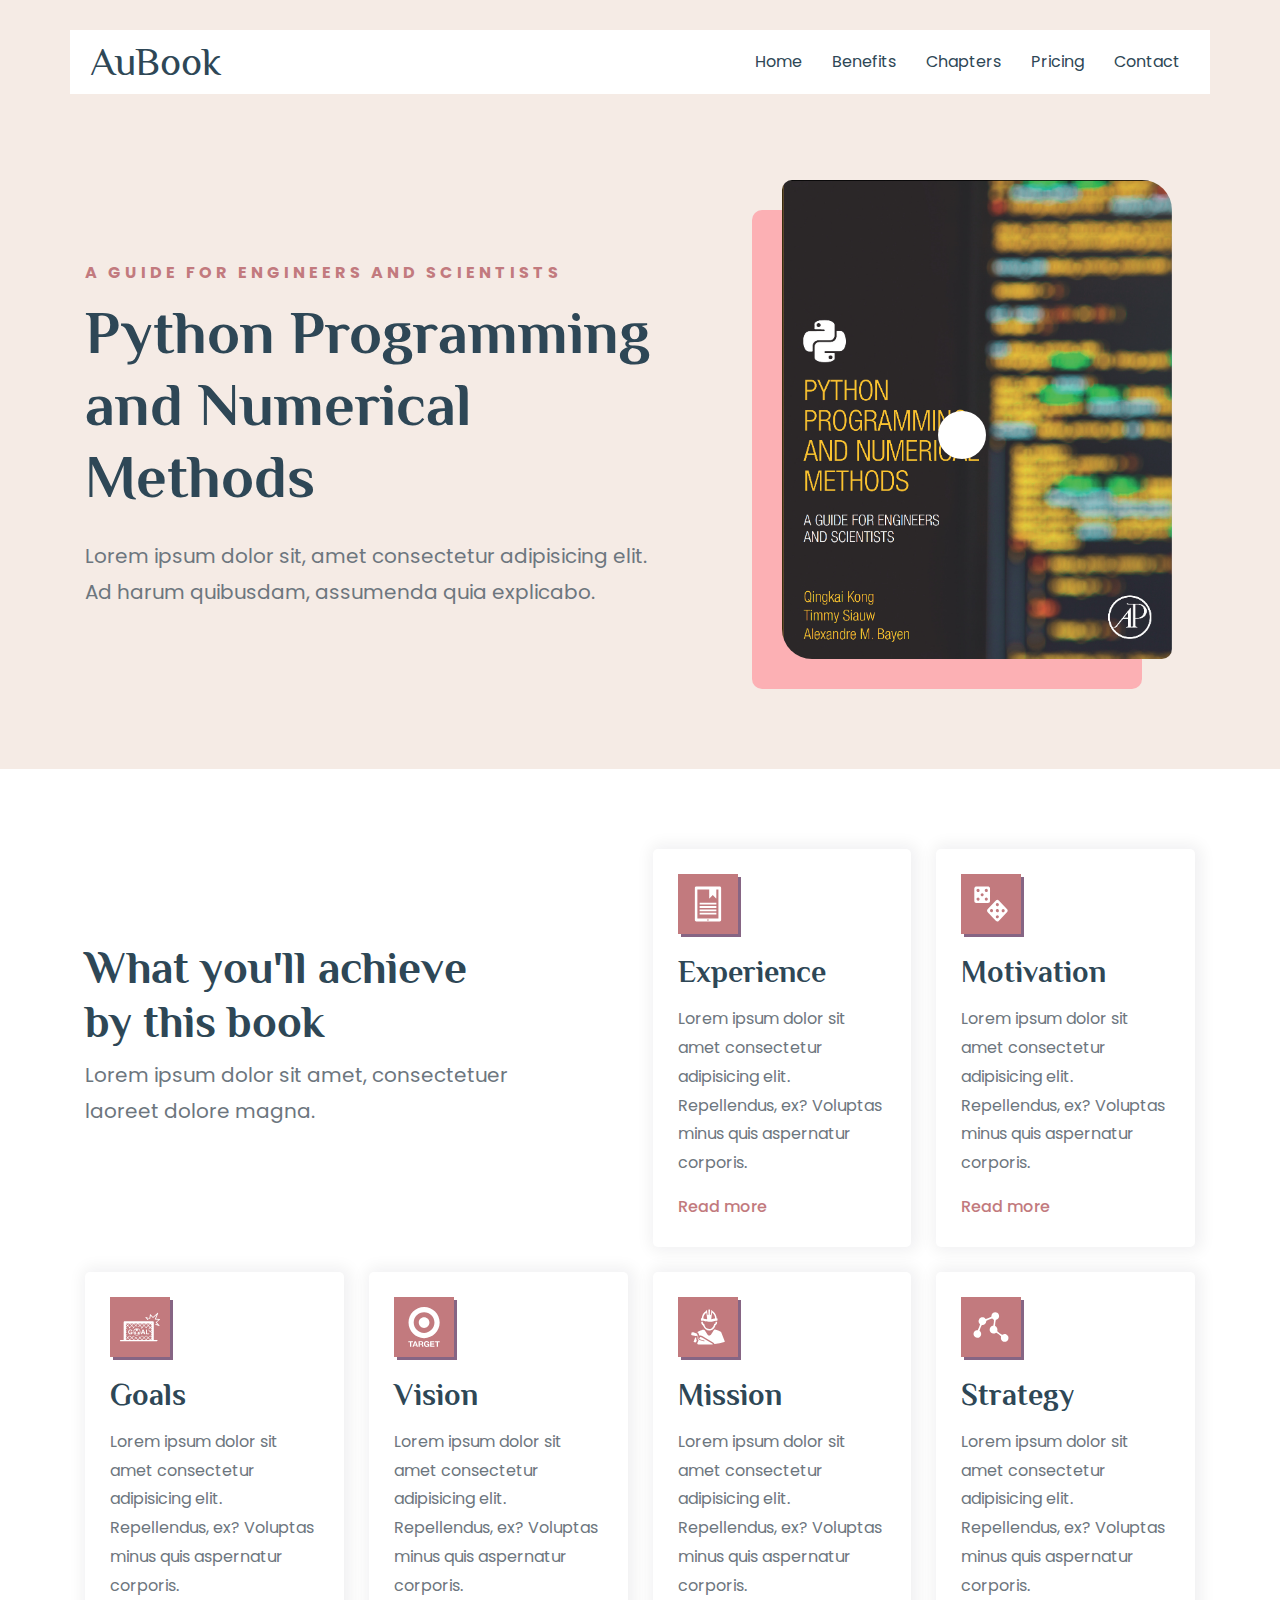
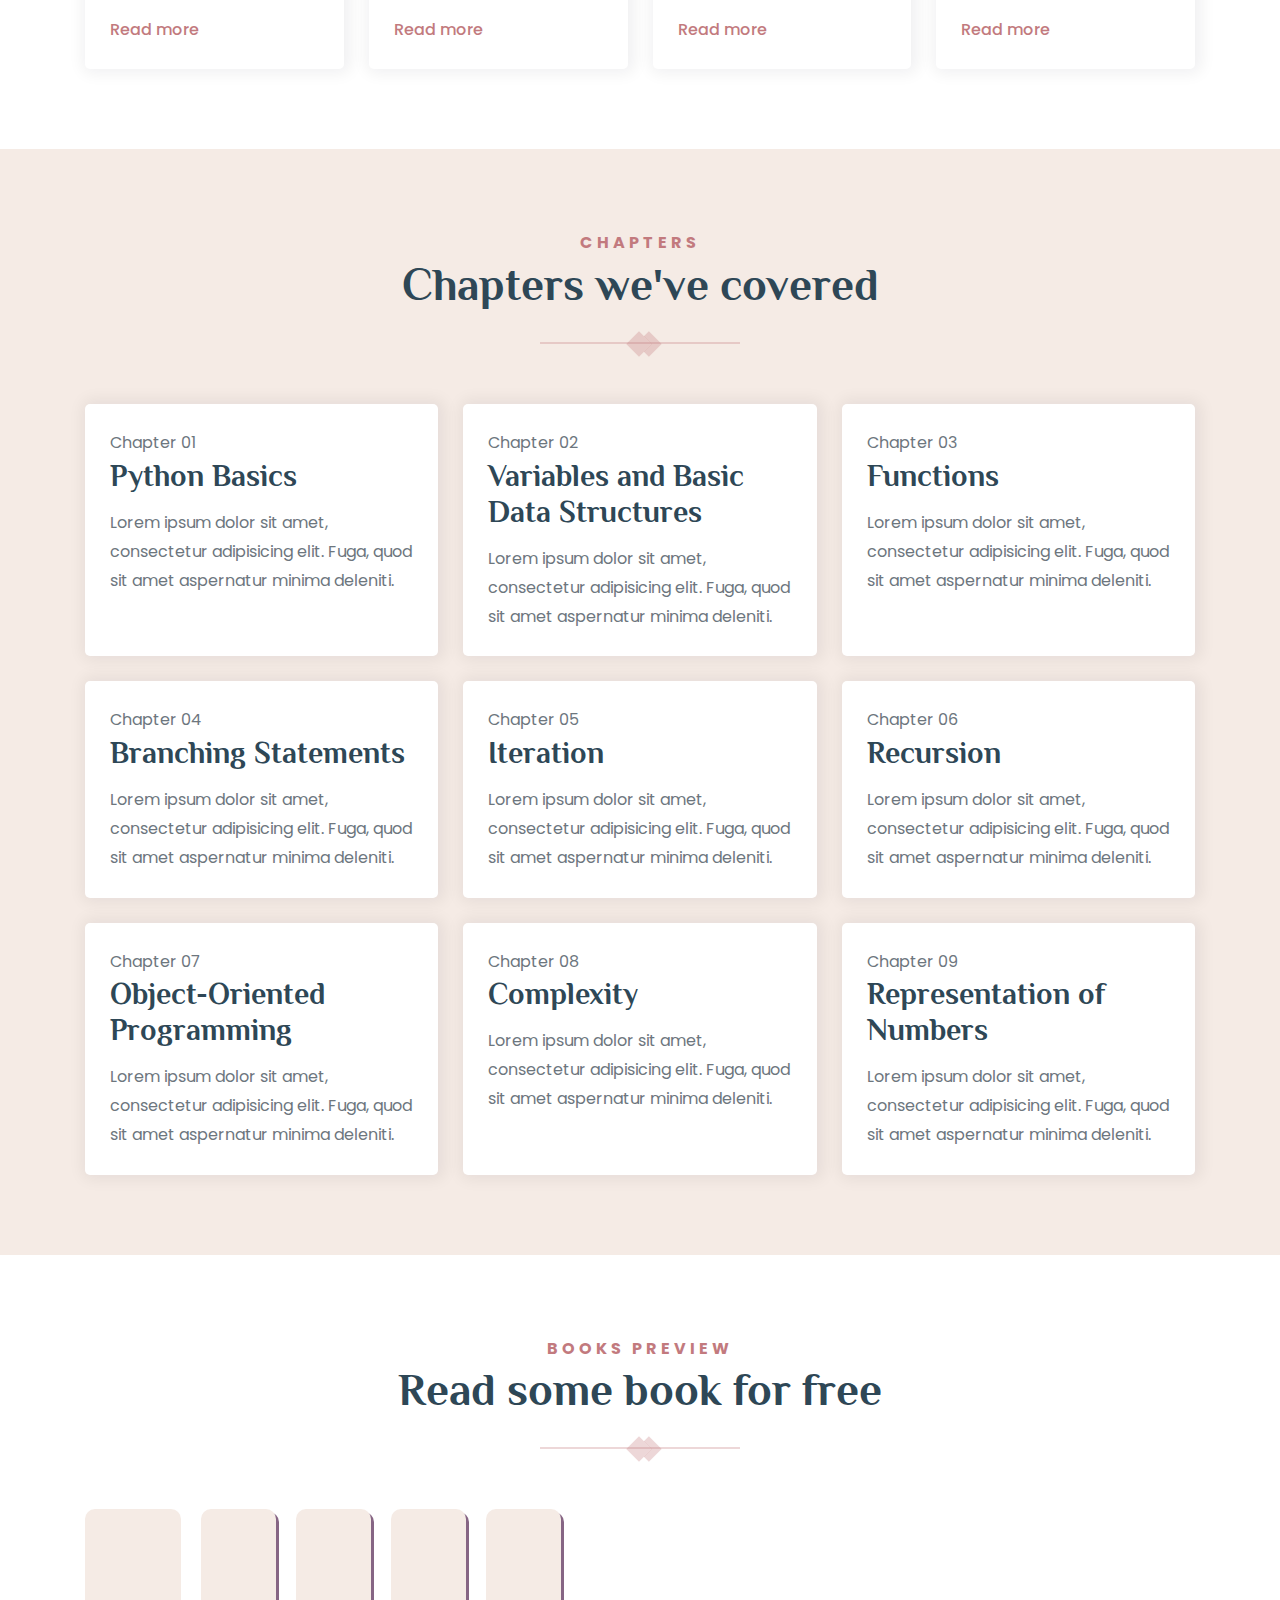
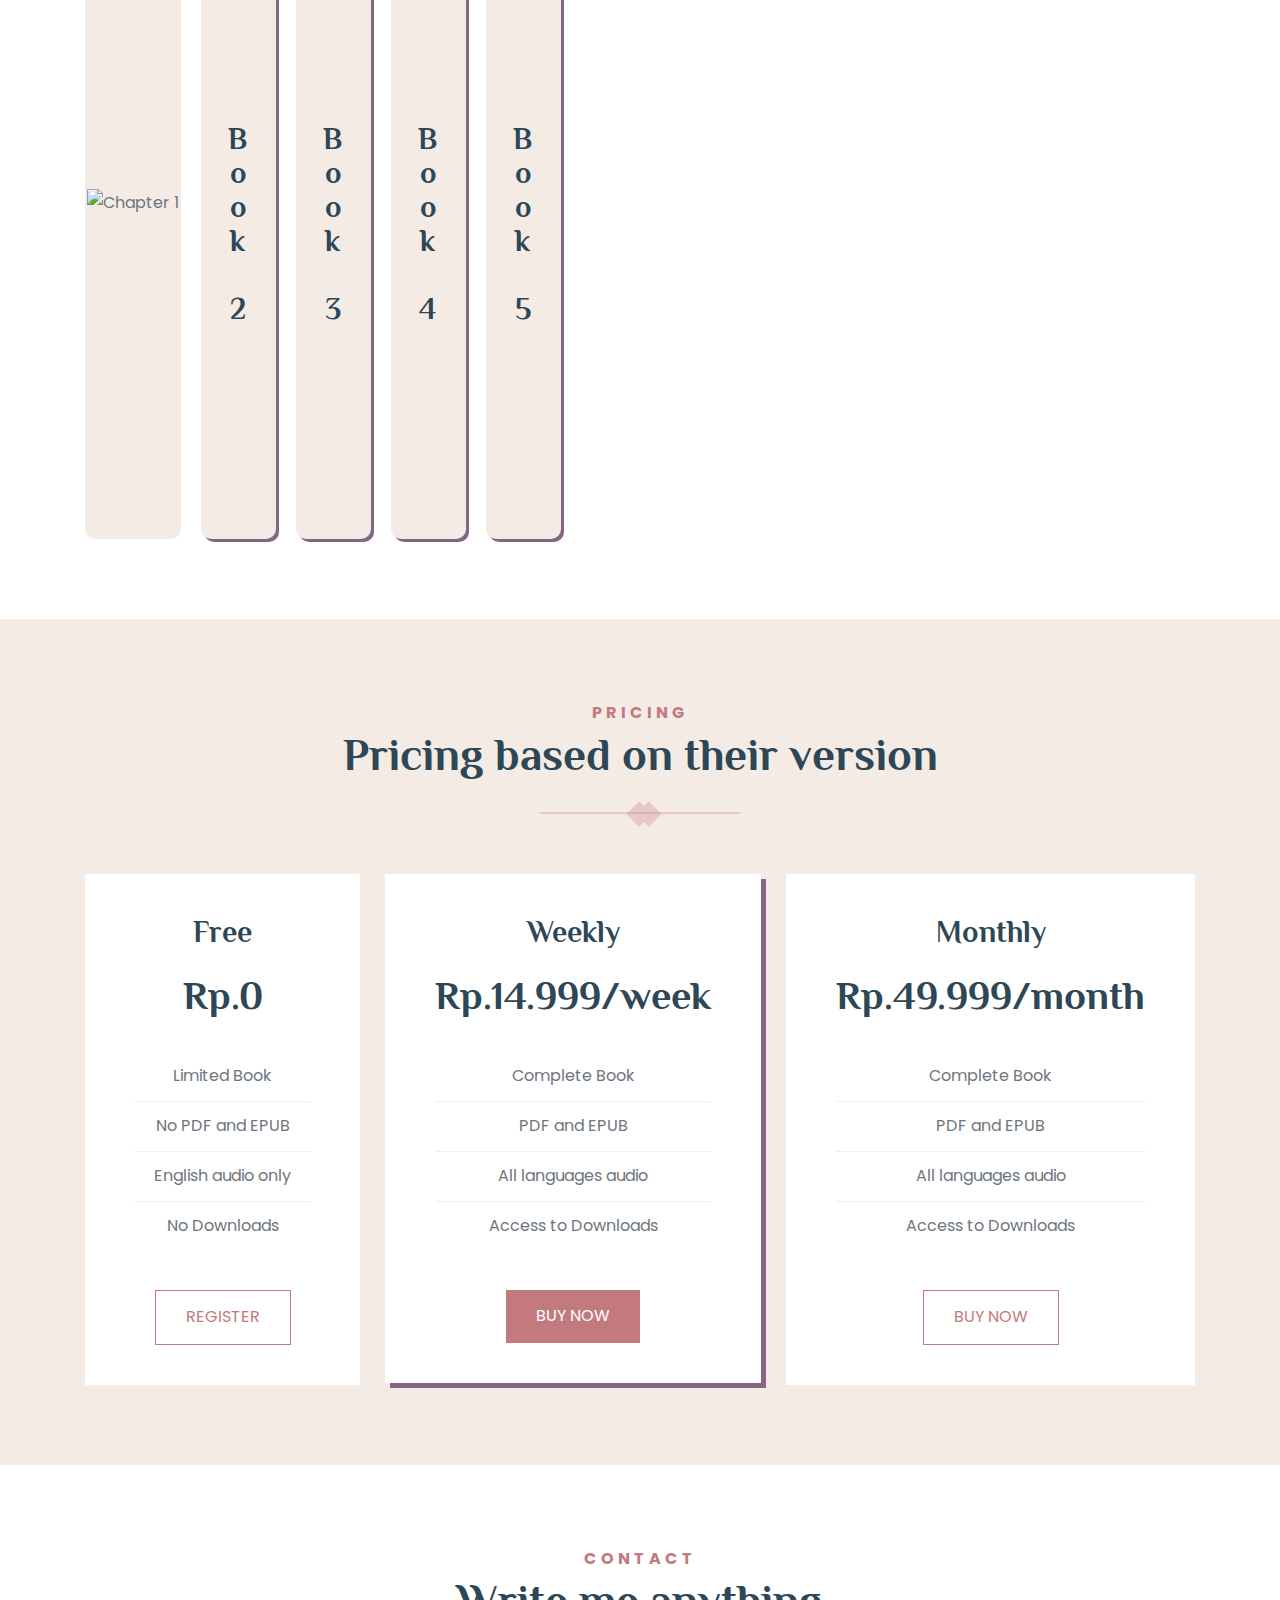
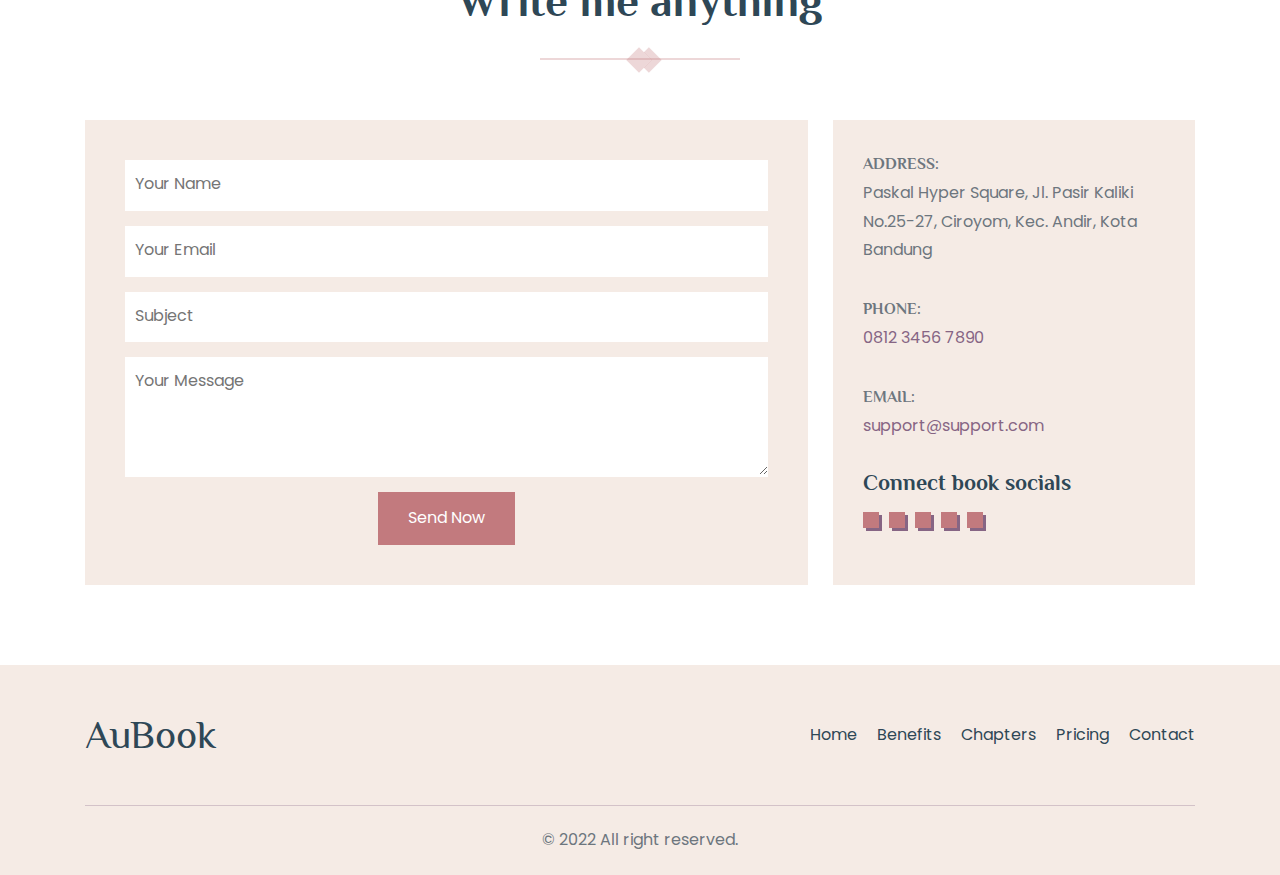
==== commit 465a46d7: "new update" ====
--- a/index.html
+++ b/index.html
@@ -5,8 +5,8 @@
   <meta charset="UTF-8">
   <meta http-equiv="X-UA-Compatible" content="IE=edge">
   <meta name="viewport" content="width=device-width, initial-scale=1.0">
-  <title>AuBook - Read More And Make Success</title>
-  <meta name="title" content="AuBook - Read More And Make Success">
+  <title>AuBook - Audio Book</title>
+  <meta name="title" content="AuBook - Audio Book">
   <meta name="description"
     content="Read More And Make Success The Result Of Perfection. - Lorem ipsum dolor sit, amet consectetur adipisicing elit. Ad harum quibusdam, assumenda quia explicabo.">
   <link rel="shortcut icon" href="./favicon.svg" type="image/svg+xml">
@@ -719,7 +719,7 @@
 
       <div class="footer-top">
 
-        <a href="#" class="logo">Bookish</a>
+        <a href="#" class="logo">AuBook</a>
 
         <ul class="footer-list">
 
